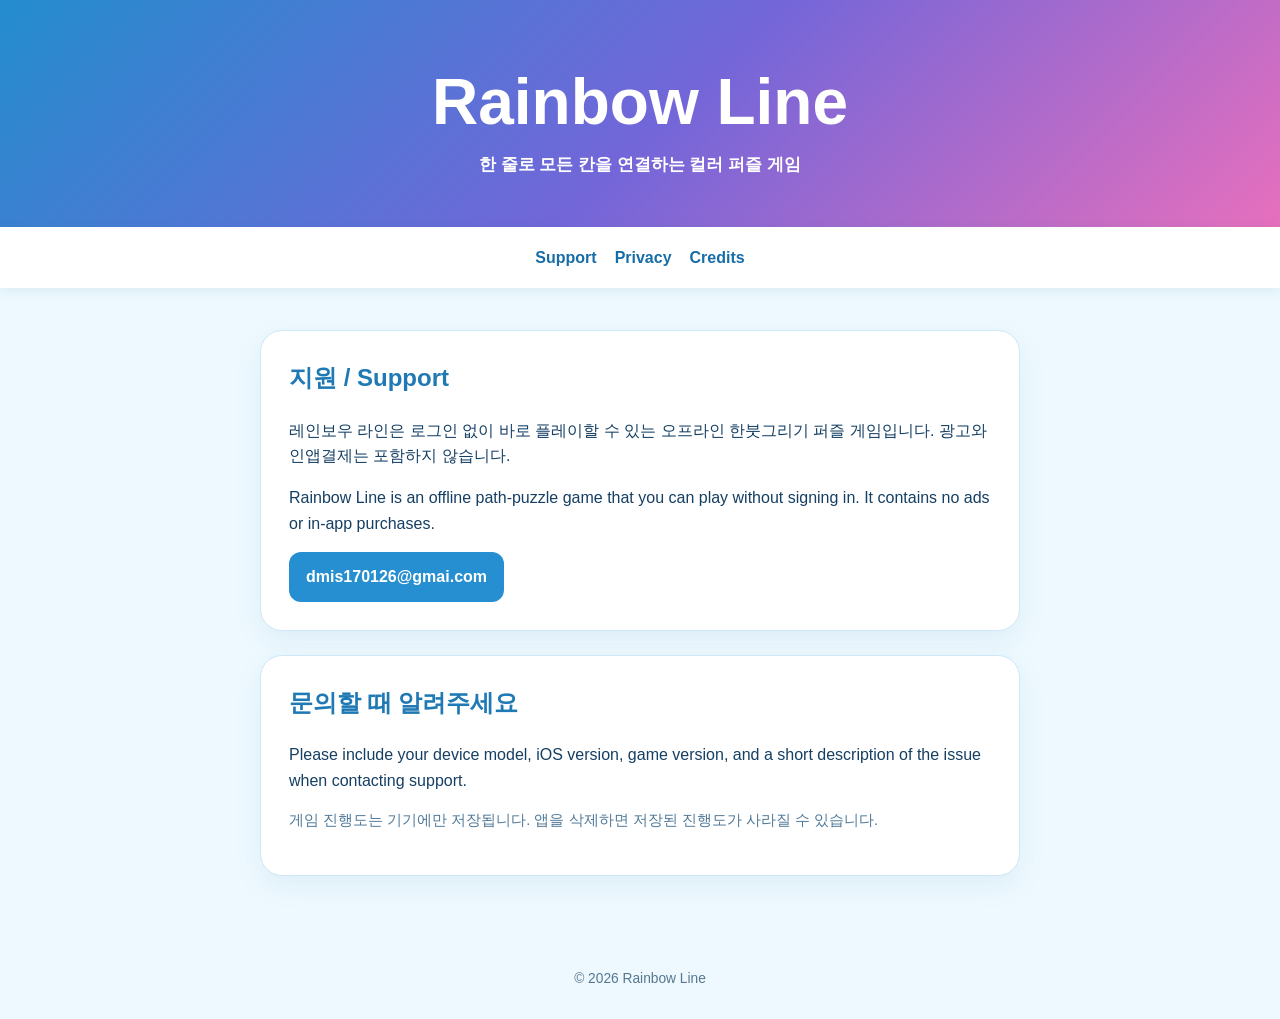
==== index.html @ c24e97aa "Add Rainbow Line support pages" ====
<!doctype html>
<html lang="ko">
  <head>
    <meta charset="UTF-8" />
    <meta name="viewport" content="width=device-width, initial-scale=1" />
    <title>Rainbow Line Support</title>
    <meta name="description" content="Rainbow Line support and privacy information." />
    <link rel="stylesheet" href="/styles.css" />
  </head>
  <body>
    <header class="hero">
      <h1>Rainbow Line</h1>
      <p>한 줄로 모든 칸을 연결하는 컬러 퍼즐 게임</p>
    </header>
    <nav><a href="/">Support</a><a href="/privacy/">Privacy</a><a href="/credits/">Credits</a></nav>
    <main>
      <section>
        <h2>지원 / Support</h2>
        <p>레인보우 라인은 로그인 없이 바로 플레이할 수 있는 오프라인 한붓그리기 퍼즐 게임입니다. 광고와 인앱결제는 포함하지 않습니다.</p>
        <p>Rainbow Line is an offline path-puzzle game that you can play without signing in. It contains no ads or in-app purchases.</p>
        <a class="contact" href="mailto:dmis170126@gmai.com">dmis170126@gmai.com</a>
      </section>
      <section>
        <h2>문의할 때 알려주세요</h2>
        <p>Please include your device model, iOS version, game version, and a short description of the issue when contacting support.</p>
        <p class="note">게임 진행도는 기기에만 저장됩니다. 앱을 삭제하면 저장된 진행도가 사라질 수 있습니다.</p>
      </section>
    </main>
    <footer>© 2026 Rainbow Line</footer>
  </body>
</html>
---- styles.css ----
:root {
  color-scheme: light;
  font-family: -apple-system, BlinkMacSystemFont, "Segoe UI", sans-serif;
  color: #153f63;
  background: #eef9ff;
}

* { box-sizing: border-box; }
body { min-width: 320px; margin: 0; line-height: 1.6; }
a { color: #176da8; }
.hero { padding: 70px 24px 48px; color: #fff; text-align: center; background: linear-gradient(135deg, #238dce, #7366d9 52%, #e76fbd); }
.hero h1 { margin: 0; font-size: clamp(2.2rem, 8vw, 4rem); line-height: 1; }
.hero p { max-width: 580px; margin: 18px auto 0; font-size: 1.05rem; font-weight: 600; }
nav { display: flex; justify-content: center; gap: 18px; padding: 18px 20px; background: #fff; box-shadow: 0 2px 12px rgba(39, 107, 151, .12); }
nav a { font-weight: 800; text-decoration: none; }
main { width: min(100% - 40px, 760px); margin: 42px auto 64px; }
section { margin: 24px 0; padding: 28px; border: 1px solid #cfe8f7; border-radius: 22px; background: #fff; box-shadow: 0 10px 28px rgba(43, 109, 155, .08); }
h2 { margin-top: 0; color: #1f79b4; }
.contact { display: inline-block; padding: 12px 17px; border-radius: 12px; color: #fff; font-weight: 800; text-decoration: none; background: #268fd1; }
.note { color: #507a99; font-size: .92rem; }
.credit-list { padding: 0; list-style: none; }
.credit-list li { padding: 13px 0; border-bottom: 1px solid #dcecf6; }
.credit-list strong, .credit-list span { display: block; }
.credit-list span { color: #5b7d95; font-size: .92rem; }
footer { padding: 28px; color: #56778e; text-align: center; font-size: .86rem; }
@media (max-width: 520px) { .hero { padding-top: 55px; } section { padding: 22px; } }
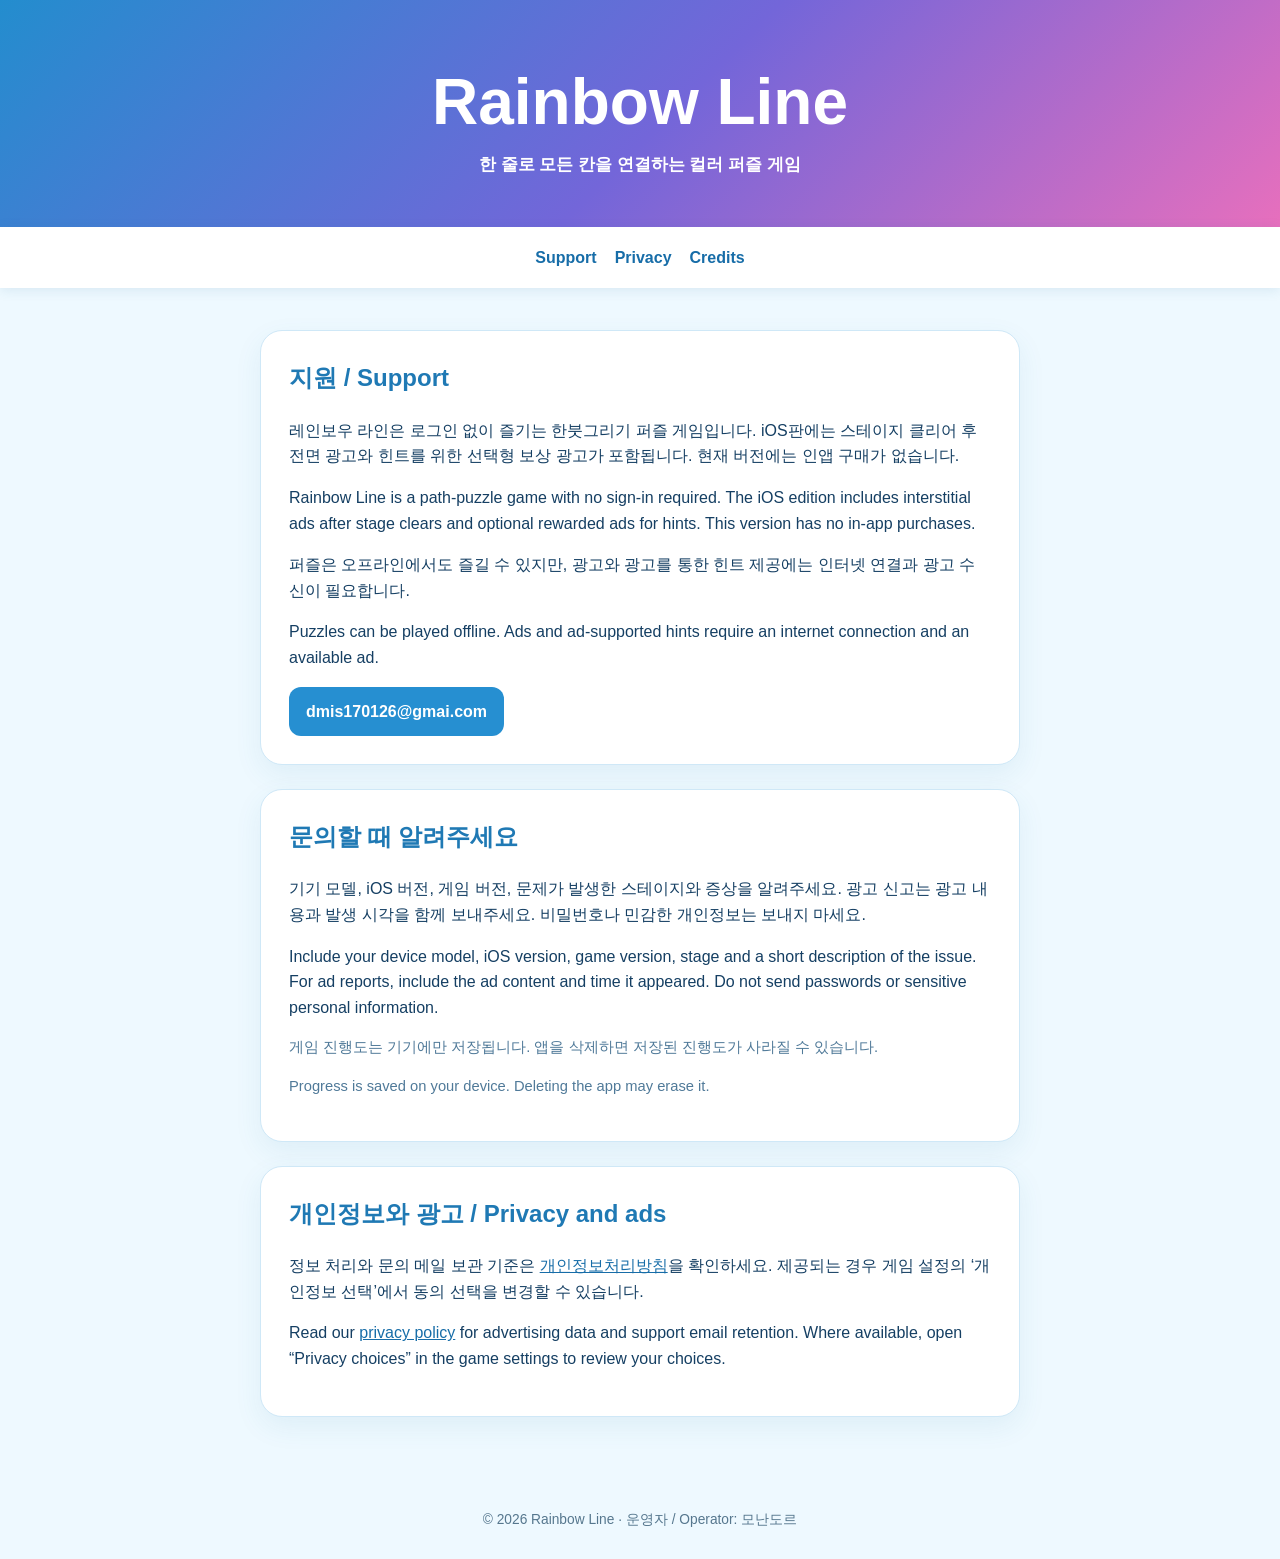
==== commit 8c123397: "Update support and privacy policy for ad-supported iOS release" ====
--- a/index.html
+++ b/index.html
@@ -16,16 +16,25 @@
     <main>
       <section>
         <h2>지원 / Support</h2>
-        <p>레인보우 라인은 로그인 없이 바로 플레이할 수 있는 오프라인 한붓그리기 퍼즐 게임입니다. 광고와 인앱결제는 포함하지 않습니다.</p>
-        <p>Rainbow Line is an offline path-puzzle game that you can play without signing in. It contains no ads or in-app purchases.</p>
+        <p>레인보우 라인은 로그인 없이 즐기는 한붓그리기 퍼즐 게임입니다. iOS판에는 스테이지 클리어 후 전면 광고와 힌트를 위한 선택형 보상 광고가 포함됩니다. 현재 버전에는 인앱 구매가 없습니다.</p>
+        <p lang="en">Rainbow Line is a path-puzzle game with no sign-in required. The iOS edition includes interstitial ads after stage clears and optional rewarded ads for hints. This version has no in-app purchases.</p>
+        <p>퍼즐은 오프라인에서도 즐길 수 있지만, 광고와 광고를 통한 힌트 제공에는 인터넷 연결과 광고 수신이 필요합니다.</p>
+        <p lang="en">Puzzles can be played offline. Ads and ad-supported hints require an internet connection and an available ad.</p>
         <a class="contact" href="mailto:dmis170126@gmai.com">dmis170126@gmai.com</a>
       </section>
       <section>
         <h2>문의할 때 알려주세요</h2>
-        <p>Please include your device model, iOS version, game version, and a short description of the issue when contacting support.</p>
+        <p>기기 모델, iOS 버전, 게임 버전, 문제가 발생한 스테이지와 증상을 알려주세요. 광고 신고는 광고 내용과 발생 시각을 함께 보내주세요. 비밀번호나 민감한 개인정보는 보내지 마세요.</p>
+        <p lang="en">Include your device model, iOS version, game version, stage and a short description of the issue. For ad reports, include the ad content and time it appeared. Do not send passwords or sensitive personal information.</p>
         <p class="note">게임 진행도는 기기에만 저장됩니다. 앱을 삭제하면 저장된 진행도가 사라질 수 있습니다.</p>
+        <p class="note" lang="en">Progress is saved on your device. Deleting the app may erase it.</p>
+      </section>
+      <section>
+        <h2>개인정보와 광고 / Privacy and ads</h2>
+        <p>정보 처리와 문의 메일 보관 기준은 <a href="/privacy/#ko">개인정보처리방침</a>을 확인하세요. 제공되는 경우 게임 설정의 ‘개인정보 선택’에서 동의 선택을 변경할 수 있습니다.</p>
+        <p lang="en">Read our <a href="/privacy/#en">privacy policy</a> for advertising data and support email retention. Where available, open “Privacy choices” in the game settings to review your choices.</p>
       </section>
     </main>
-    <footer>© 2026 Rainbow Line</footer>
+    <footer>© 2026 Rainbow Line · 운영자 / Operator: 모난도르</footer>
   </body>
 </html>
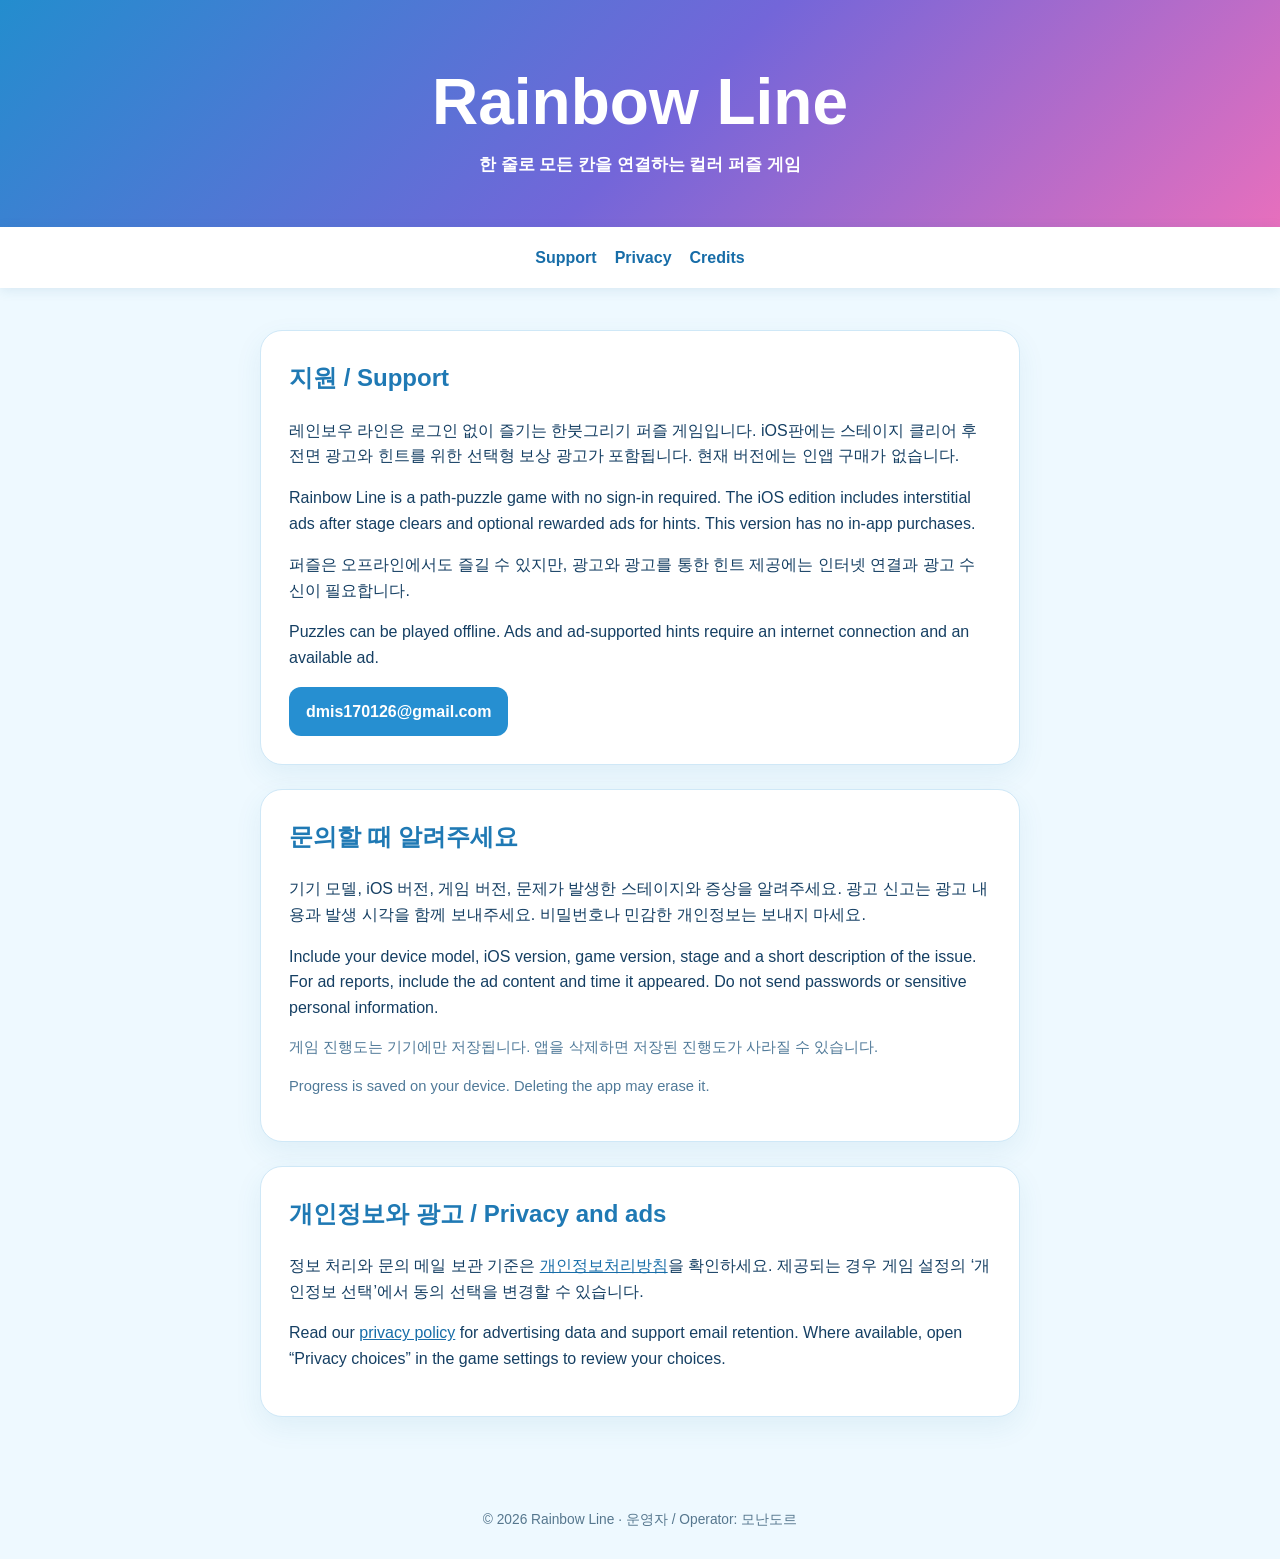
==== commit f1982a4d: "Fix support email address" ====
--- a/index.html
+++ b/index.html
@@ -20,7 +20,7 @@
         <p lang="en">Rainbow Line is a path-puzzle game with no sign-in required. The iOS edition includes interstitial ads after stage clears and optional rewarded ads for hints. This version has no in-app purchases.</p>
         <p>퍼즐은 오프라인에서도 즐길 수 있지만, 광고와 광고를 통한 힌트 제공에는 인터넷 연결과 광고 수신이 필요합니다.</p>
         <p lang="en">Puzzles can be played offline. Ads and ad-supported hints require an internet connection and an available ad.</p>
-        <a class="contact" href="mailto:dmis170126@gmai.com">dmis170126@gmai.com</a>
+        <a class="contact" href="mailto:dmis170126@gmail.com">dmis170126@gmail.com</a>
       </section>
       <section>
         <h2>문의할 때 알려주세요</h2>
